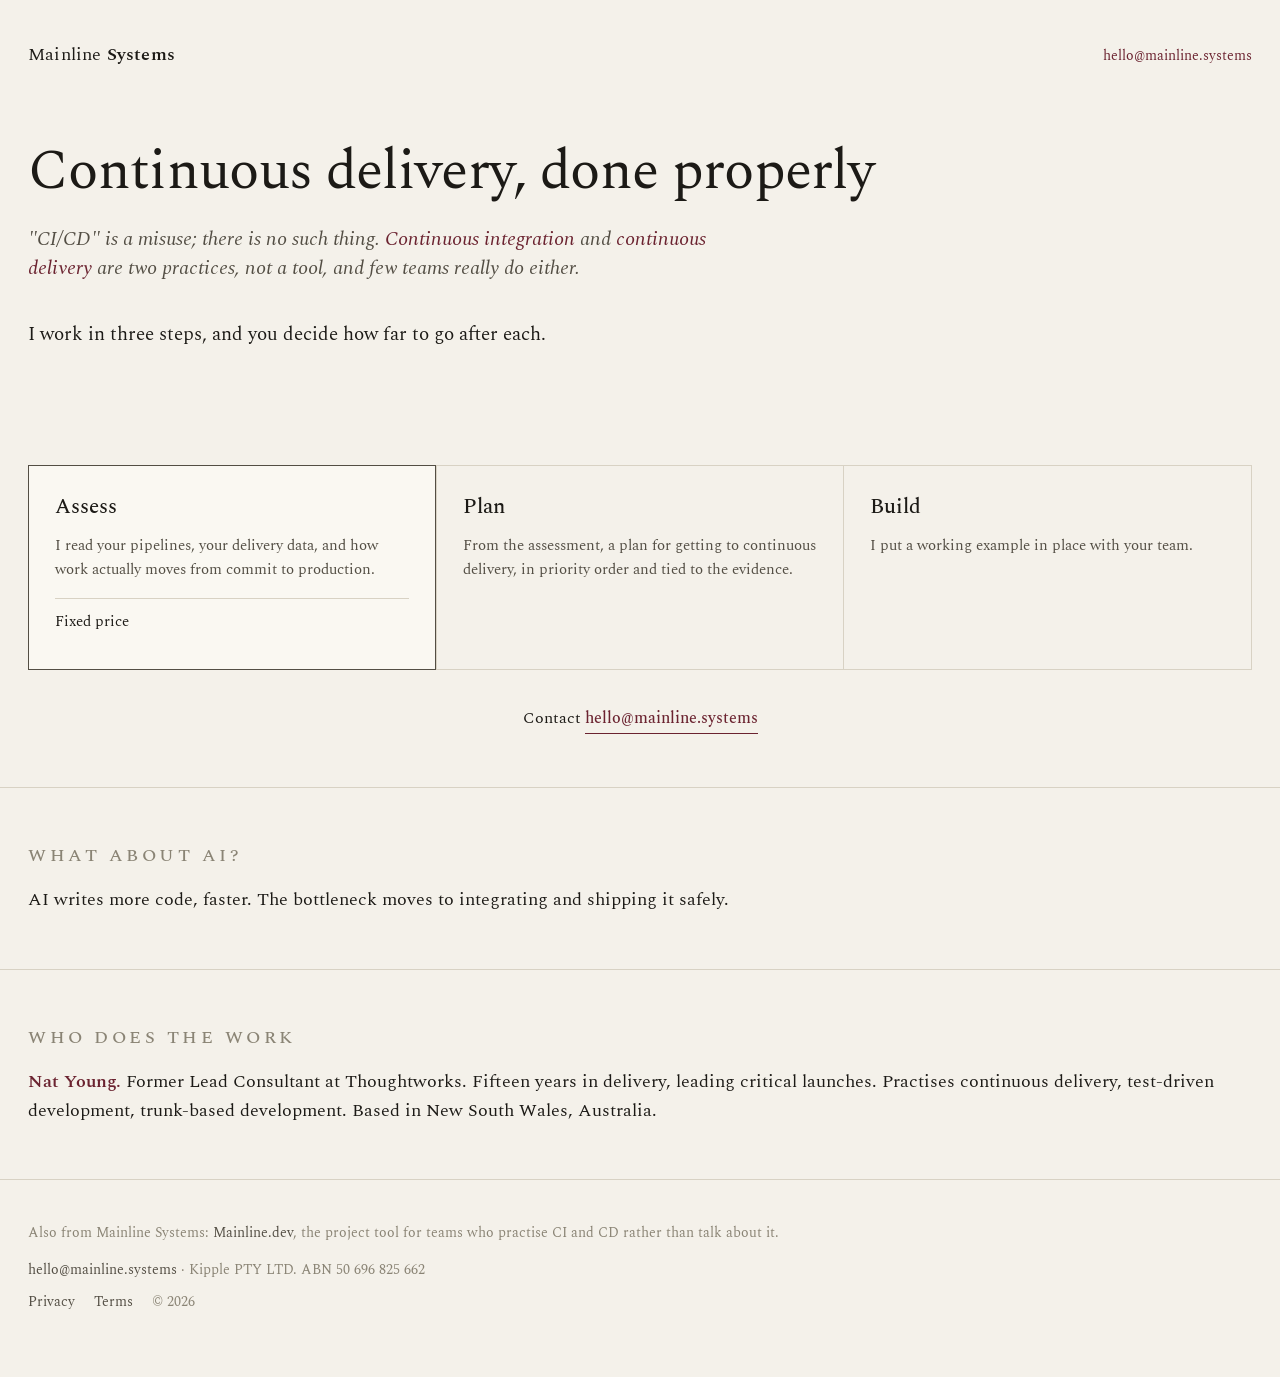
==== index.html @ 60d2b432 "Add safely to AI section" ====
<!DOCTYPE html>
<html lang="en">
<head>
    <meta charset="utf-8">
    <meta name="viewport" content="width=device-width, initial-scale=1">
    <title>Mainline Systems | Continuous delivery consulting</title>
    <meta name="description" content="Most teams have heard of continuous delivery. Few are doing it. I help close that gap, starting with a fixed price assessment of how work moves from commit to production.">
    <link rel="canonical" href="https://mainline.systems/">
    <meta property="og:title" content="Mainline Systems">
    <meta property="og:description" content="Most teams have heard of continuous delivery. Few are doing it. I help close that gap, starting with a fixed price assessment of how work moves from commit to production.">
    <meta property="og:url" content="https://mainline.systems/">
    <meta property="og:type" content="website">
    <meta property="og:site_name" content="Mainline Systems">
    <meta property="og:image" content="https://mainline.systems/og-image.png">
    <meta property="og:image:width" content="1200">
    <meta property="og:image:height" content="630">
    <meta name="twitter:card" content="summary_large_image">
    <meta name="twitter:title" content="Mainline Systems">
    <meta name="twitter:description" content="Most teams have heard of continuous delivery. Few are doing it. I help close that gap, starting with a fixed price assessment of how work moves from commit to production.">
    <meta name="twitter:image" content="https://mainline.systems/og-image.png">
    <link rel="icon" href="/icon.svg" type="image/svg+xml">
    <link rel="apple-touch-icon" href="/icon.png">
    <link rel="preconnect" href="https://fonts.googleapis.com">
    <link rel="preconnect" href="https://fonts.gstatic.com" crossorigin>
    <link rel="stylesheet"
          href="https://fonts.googleapis.com/css2?family=Spectral:ital,wght@0,300;0,400;0,500;0,600;1,400&display=swap">
    <link rel="stylesheet" href="/css/style.css">
    <script type="application/ld+json">
    {
        "@context": "https://schema.org",
        "@graph": [
            {
                "@type": "Organization",
                "@id": "https://mainline.systems/#organization",
                "name": "Mainline Systems",
                "url": "https://mainline.systems/",
                "logo": "https://mainline.systems/icon.png",
                "email": "hello@mainline.systems",
                "description": "Continuous delivery consulting. Work starts with a fixed price assessment, evidenced from the client's own delivery records, and ends with the team able to carry on without outside help.",
                "parentOrganization": {
                    "@type": "Organization",
                    "name": "Kipple Pty Ltd",
                    "identifier": {
                        "@type": "PropertyValue",
                        "propertyID": "ABN",
                        "value": "50 696 825 662"
                    }
                },
                "founder": {"@id": "https://mainline.systems/#nat-young"},
                "address": {
                    "@type": "PostalAddress",
                    "addressRegion": "NSW",
                    "addressCountry": "AU"
                }
            },
            {
                "@type": "Service",
                "@id": "https://mainline.systems/#continuous-delivery",
                "name": "Continuous delivery consulting",
                "serviceType": "Continuous delivery consulting",
                "url": "https://mainline.systems/",
                "provider": {"@id": "https://mainline.systems/#organization"},
                "description": "A staged engagement. First a fixed price assessment, read from the pipelines and delivery data rather than interviews. Then a prioritised plan for getting to continuous delivery, tied to the evidence. Then a working example, one real pipeline running end to end, that the team extends across the rest.",
                "areaServed": "Worldwide",
                "availableChannel": {
                    "@type": "ServiceChannel",
                    "serviceUrl": "https://mainline.systems/",
                    "name": "Remote"
                }
            },
            {
                "@type": "Person",
                "@id": "https://mainline.systems/#nat-young",
                "name": "Nat Young",
                "sameAs": "https://www.linkedin.com/in/nat-young/",
                "worksFor": {"@id": "https://mainline.systems/#organization"},
                "description": "Former Lead Consultant at Thoughtworks. Fifteen years in delivery, leading critical launches.",
                "alumniOf": {
                    "@type": "Organization",
                    "name": "Thoughtworks"
                },
                "knowsAbout": [
                    "Continuous delivery",
                    "Test-driven development",
                    "Trunk-based development",
                    "Engineering due diligence",
                    "Expert evidence"
                ],
                "address": {
                    "@type": "PostalAddress",
                    "addressRegion": "NSW",
                    "addressCountry": "AU"
                }
            }
        ]
    }
    </script>
    <!-- Self-hosted Umami analytics -->
    <script defer src="https://analytics.mainline.dev/script.js"
            data-website-id="4229bb85-a3f4-42d6-9132-33e29b44d3c6"></script>
</head>
<body>
<header class="top">
    <div class="wrap">
        <div class="brand">Mainline <b>Systems</b></div>
        <div class="top-contact"><a href="mailto:hello@mainline.systems" data-umami-event="contact-click">hello@mainline.systems</a>
        </div>
    </div>
</header>

<main>
    <section class="hero">
        <div class="wrap">
            <h1>Continuous delivery, done properly</h1>
            <p class="lede">
                "CI/CD" is a misuse; there is no such thing.
                <a href="https://mainline.dev/docs/continuous-integration"
                   data-umami-event="docs-ci-click">Continuous integration</a> and
                <a href="https://mainline.dev/docs/continuous-delivery"
                   data-umami-event="docs-cd-click">continuous delivery</a>
                are two practices, not a tool, and few teams really do either.
            </p>
            <p>I work in three steps, and you decide how far to go after each.</p>
        </div>
    </section>
    <section class="offers-section">
        <div class="wrap-wide">
            <div class="cols">
                <div class="col flagship" id="assess">
                    <h3>Assess</h3>
                    <p>
                        I read your pipelines, your delivery data, and how work
                        actually moves from commit to production.
                    </p>
                    <p class="price">Fixed price</p>
                </div>
                <div class="col" id="plan">
                    <h3>Plan</h3>
                    <p>
                        From the assessment, a plan for getting to continuous
                        delivery, in priority order and tied to the evidence.
                    </p>
                </div>
                <div class="col" id="build">
                    <h3>Build</h3>
                    <p>
                        I put a working example in place with your team.
                    </p>
                </div>
            </div>
            <p class="contact-line">Contact <a href="mailto:hello@mainline.systems" class="cta-primary"
                data-umami-event="contact-click">hello@mainline.systems</a></p>
        </div>
    </section>
    <hr class="rule">
    <section class="ai">
        <div class="wrap">
            <p class="kicker">What about AI?</p>
            <p>
                AI writes more code, faster. The bottleneck moves to
                integrating and shipping it safely.
            </p>
        </div>
    </section>
    <hr class="rule">
    <section class="proof">
        <div class="wrap">
            <p class="kicker">Who does the work</p>
            <p>
                <a class="lead-name" href="https://www.linkedin.com/in/nat-young/"
                   data-umami-event="linkedin-click">Nat Young.</a> Former Lead Consultant at Thoughtworks. Fifteen years in delivery, leading critical launches. Practises continuous delivery, test-driven development, trunk-based development.
                Based in New South Wales, Australia.
            </p>
        </div>
    </section>
</main>
<hr class="rule">
<footer>
    <div class="wrap">
        <div class="also">Also from Mainline Systems: <a href="https://mainline.dev">Mainline.dev</a>, the project tool for teams who practise CI and CD rather than talk about it.</div>
        <a href="mailto:hello@mainline.systems" data-umami-event="contact-click">hello@mainline.systems</a> &middot;
        Kipple PTY LTD. ABN 50 696 825 662
        <div class="fr"><a href="/privacy/">Privacy</a><a href="/terms/">Terms</a><span>&copy; 2026</span></div>
    </div>
</footer>
</body>
</html>
---- css/style.css ----
/* Chambers: bone paper, single serif, oxblood accent, narrow column.
   Visual source of truth: mainline-systems-chambers-reference.html.
   Primary face is Fable (licensed). Drop the woff2 files into /fonts and
   uncomment the @font-face block below; Spectral carries the site until then. */

/*
@font-face {
  font-family: 'Fable';
  src: url('/fonts/fable-regular.woff2') format('woff2');
  font-weight: 400; font-style: normal; font-display: swap;
}
@font-face {
  font-family: 'Fable';
  src: url('/fonts/fable-italic.woff2') format('woff2');
  font-weight: 400; font-style: italic; font-display: swap;
}
@font-face {
  font-family: 'Fable';
  src: url('/fonts/fable-medium.woff2') format('woff2');
  font-weight: 500; font-style: normal; font-display: swap;
}
@font-face {
  font-family: 'Fable';
  src: url('/fonts/fable-semibold.woff2') format('woff2');
  font-weight: 600; font-style: normal; font-display: swap;
}
*/

:root {
  --bone:      #f4f1ea;
  --paper:     #faf8f2;
  --ink:       #1c1a16;
  --ink-soft:  #534e44;
  --ink-faint: #8a8475;
  --rule:      #d8d2c4;
  --oxblood:   #6b2330;
}

*, *::before, *::after { box-sizing: border-box; }

body {
  margin: 0;
  background: var(--bone);
  color: var(--ink);
  font-family: 'Fable', 'Spectral', Georgia, serif;
  font-weight: 400;
  font-size: 19px;
  line-height: 1.65;
  -webkit-font-smoothing: antialiased;
}

.wrap { width: 100%; margin: 0 auto; padding: 0 28px; }

a { color: var(--oxblood); text-decoration: none; }
a:hover { text-decoration: underline; text-underline-offset: 3px; }

.rule { border: 0; border-top: 1px solid var(--rule); margin: 0; }

/* --- Top --- */

header.top { padding: 2.5rem 0 0; }

.top .wrap {
  display: flex;
  justify-content: space-between;
  align-items: baseline;
}

.brand { font-size: 1.15rem; letter-spacing: .01em; }
.brand b { font-weight: 600; }
.brand a { color: var(--ink); }
.brand a:hover { text-decoration: none; color: var(--oxblood); }

.top-contact { font-size: .85rem; color: var(--ink-soft); }

/* --- Hero --- */

.hero { padding: 4.5rem 0 3rem; }

.eyebrow {
  font-size: .72rem;
  letter-spacing: .22em;
  text-transform: uppercase;
  color: var(--ink-faint);
  font-weight: 500;
  margin: 0 0 1.6rem;
}

h1 {
  font-weight: 400;
  font-size: clamp(2.4rem, 5.5vw, 3.5rem);
  line-height: 1.08;
  letter-spacing: -.012em;
  margin: 0 0 1.4rem;
}

.lede {
  font-size: 1.22rem;
  line-height: 1.5;
  color: var(--ink-soft);
  font-style: italic;
  max-width: 36em;
  margin: 0 0 2.2rem;
}

.cta-row {
  display: flex;
  gap: 1.6rem;
  align-items: baseline;
  font-size: 1.02rem;
  margin: 0;
}

.cta-primary {
  border-bottom: 1.5px solid var(--oxblood);
  padding-bottom: 2px;
  font-weight: 500;
}

/* --- Sections --- */

section { padding: 3.4rem 0; }

.kicker {
  font-size: .72rem;
  letter-spacing: .2em;
  text-transform: uppercase;
  color: var(--ink-faint);
  font-weight: 500;
  margin: 0 0 1.1rem;
}

h2 {
  font-weight: 400;
  font-size: clamp(1.6rem, 3.5vw, 2.1rem);
  line-height: 1.15;
  margin: 0 0 1rem;
  letter-spacing: -.01em;
}

/* --- Offer columns --- */

.wrap-wide { width: 100%; margin: 0 auto; padding: 0 28px; }

.offers-section { padding: 3rem 0 3.4rem; }

.cols {
  display: grid;
  grid-template-columns: repeat(3, 1fr);
}

.col {
  padding: 1.8rem 1.6rem;
  border: 1px solid var(--rule);
  display: flex;
  flex-direction: column;
}


.col + .col { border-left: 0; }

.col.flagship { background: var(--paper); border-color: var(--ink-soft); }
.col.flagship + .col { border-left: 1px solid var(--rule); }

.col h3 {
  font-weight: 500;
  font-size: 1.3rem;
  line-height: 1.2;
  margin: 0 0 .9rem;
}

.col h1 {
  font-size: 1.6rem;
  font-weight: 500;
  line-height: 1.15;
  letter-spacing: 0;
  margin: 0 0 .9rem;
}

.col p {
  font-size: .95rem;
  line-height: 1.55;
  color: var(--ink-soft);
  margin: 0 0 1rem;
}

.col .collede { font-style: italic; }

.col .price {
  font-size: .92rem;
  color: var(--ink);
  border-top: 1px solid var(--rule);
  padding-top: .8rem;
  margin: auto 0 .4rem;
}

.col .price b { font-weight: 600; }

.col .sub { font-size: .85rem; color: var(--ink-faint); margin: 0; }

.contact-line {
  text-align: center;
  font-size: 1.02rem;
  margin: 2.2rem 0 0;
}

section[id], .col[id] { scroll-margin-top: 1.5rem; }

/* --- Shared spine --- */

/* --- The tells --- */

.tells .big, .hero .big, .due-diligence .big {
  font-style: italic;
  font-size: 1.18rem;
  line-height: 1.55;
  color: var(--ink-soft);
  max-width: 34em;
  margin: 0 0 1.8rem;
}

ul.neg { list-style: none; margin: 0; padding: 0; }

ul.neg li {
  padding: .5rem 0 .5rem 1.5rem;
  position: relative;
  border-bottom: 1px solid var(--rule);
  font-size: 1.02rem;
  color: var(--ink-soft);
}

ul.neg li:last-child { border-bottom: 0; }

ul.neg li::before {
  content: '\2014';
  position: absolute;
  left: 0;
  color: var(--ink-faint);
}

/* --- Proof --- */

.proof p, .vendor-blind p, .ai p, .who-pays p, .access p {
  font-size: 1.1rem;
  line-height: 1.6;
  margin: 0 0 1rem;
}

.proof p:last-child, .vendor-blind p:last-child, .ai p:last-child,
.who-pays p:last-child, .access p:last-child { margin-bottom: 0; }
.proof .lead-name { font-weight: 600; }

/* --- Footer --- */

footer { padding: 2.6rem 0 4rem; font-size: .85rem; color: var(--ink-faint); }
footer a { color: var(--ink-soft); }
footer .also { margin-bottom: .9rem; }
footer .fr { display: flex; gap: 1.2rem; flex-wrap: wrap; margin-top: .6rem; }

/* --- Subpages --- */

.subpage-hero { padding: 3.4rem 0 2.6rem; }

.subpage-hero .back-link {
  font-size: .72rem;
  font-weight: 500;
  letter-spacing: .2em;
  text-transform: uppercase;
  color: var(--ink-faint);
  display: inline-flex;
  align-items: center;
  gap: .5rem;
  margin-bottom: 1.8rem;
}

.subpage-hero .back-link:hover { color: var(--oxblood); text-decoration: none; }

.subpage-title {
  font-weight: 400;
  font-size: clamp(1.9rem, 4.5vw, 2.6rem);
  line-height: 1.12;
  letter-spacing: -.01em;
  margin: 0;
}

.subpage-content { padding: 2.6rem 0 3.4rem; }

.subpage-content h2 {
  font-weight: 500;
  font-size: 1.3rem;
  line-height: 1.25;
  letter-spacing: 0;
  margin: 2.6rem 0 .9rem;
  padding-top: 2.2rem;
  border-top: 1px solid var(--rule);
}

.subpage-content h2:first-child {
  margin-top: 0;
  padding-top: 0;
  border-top: none;
}

.subpage-content p {
  font-size: .98rem;
  line-height: 1.65;
  color: var(--ink-soft);
  margin: 0 0 1rem;
}

.subpage-content strong { color: var(--ink); font-weight: 600; }

.subpage-content ul { list-style: none; margin: 0 0 1rem; padding: 0; }

.subpage-content ul li {
  padding: .5rem 0 .5rem 1.5rem;
  position: relative;
  border-bottom: 1px solid var(--rule);
  font-size: .98rem;
  color: var(--ink-soft);
}

.subpage-content ul li:last-child { border-bottom: 0; }

.subpage-content ul li::before {
  content: '\2014';
  position: absolute;
  left: 0;
  color: var(--ink-faint);
}

.subpage-content .finding-example {
  border: 1px solid var(--rule);
  background: var(--paper);
  padding: 1.4rem 1.6rem;
  margin: 1.4rem 0;
}

.subpage-content .finding-example p:last-child { margin-bottom: 0; }

.subpage-content .price-block {
  font-size: 1.25rem;
  font-weight: 600;
  color: var(--ink);
  margin: 1.8rem 0;
}

.subpage-content .price-block small {
  font-size: .78rem;
  font-weight: 400;
  color: var(--ink-faint);
}

.subpage-content .contact-email { font-size: 1.05rem; }
.subpage-content .contact-email a { font-weight: 500; border-bottom: 1.5px solid var(--oxblood); padding-bottom: 2px; }
.subpage-content .contact-email a:hover { text-decoration: none; color: var(--ink); }

.subpage-content .contact-desc {
  font-size: .85rem;
  color: var(--ink-faint);
  margin-top: .5rem;
}

/* --- Field guide --- */

.subpage-content .subtitle {
  font-style: italic;
  font-size: 1.08rem;
  line-height: 1.55;
  color: var(--ink-soft);
}

.subpage-content h2.group-title {
  font-size: 1.6rem;
  font-weight: 400;
  line-height: 1.15;
  letter-spacing: -.01em;
  margin: 3.6rem 0 .6rem;
  padding-top: 3rem;
}

.subpage-content h3 {
  font-weight: 500;
  font-size: 1.15rem;
  line-height: 1.25;
  margin: 2.2rem 0 .9rem;
  padding-top: 1.8rem;
  border-top: 1px solid var(--rule);
}

.subpage-content .action {
  border-left: 2px solid var(--oxblood);
  padding-left: 1.2rem;
  margin: 1.2rem 0;
}

.subpage-content .action strong { color: var(--oxblood); }

.toc { margin: 2.2rem 0 0; }

.toc-group { margin: 0 0 .9rem; }

.toc-group .toc-label {
  font-size: .68rem;
  letter-spacing: .16em;
  text-transform: uppercase;
  color: var(--ink-faint);
  font-weight: 500;
  margin: 0 0 .4rem;
}

.toc ol {
  list-style: none;
  margin: 0;
  padding: 0;
  columns: 2;
  column-gap: 2rem;
}

.toc ol li {
  font-size: .88rem;
  line-height: 1.4;
  padding: .2rem 0;
  break-inside: avoid;
}

.toc ol li a { color: var(--ink-soft); }
.toc ol li a:hover { color: var(--oxblood); }

.subpage-content .references p {
  font-size: .85rem;
  padding-left: 2rem;
  text-indent: -2rem;
}

.subpage-content .closing {
  font-style: italic;
  margin-top: 2.6rem;
  padding-top: 2.2rem;
  border-top: 1px solid var(--rule);
}

@media (max-width: 480px) {
  .toc ol { columns: 1; }
}

/* --- Responsive --- */

@media (max-width: 900px) {
  .cols { grid-template-columns: 1fr; }
  .col + .col { border-left: 1px solid var(--rule); border-top: 0; }
  .col.flagship { border-color: var(--ink-soft); }
}
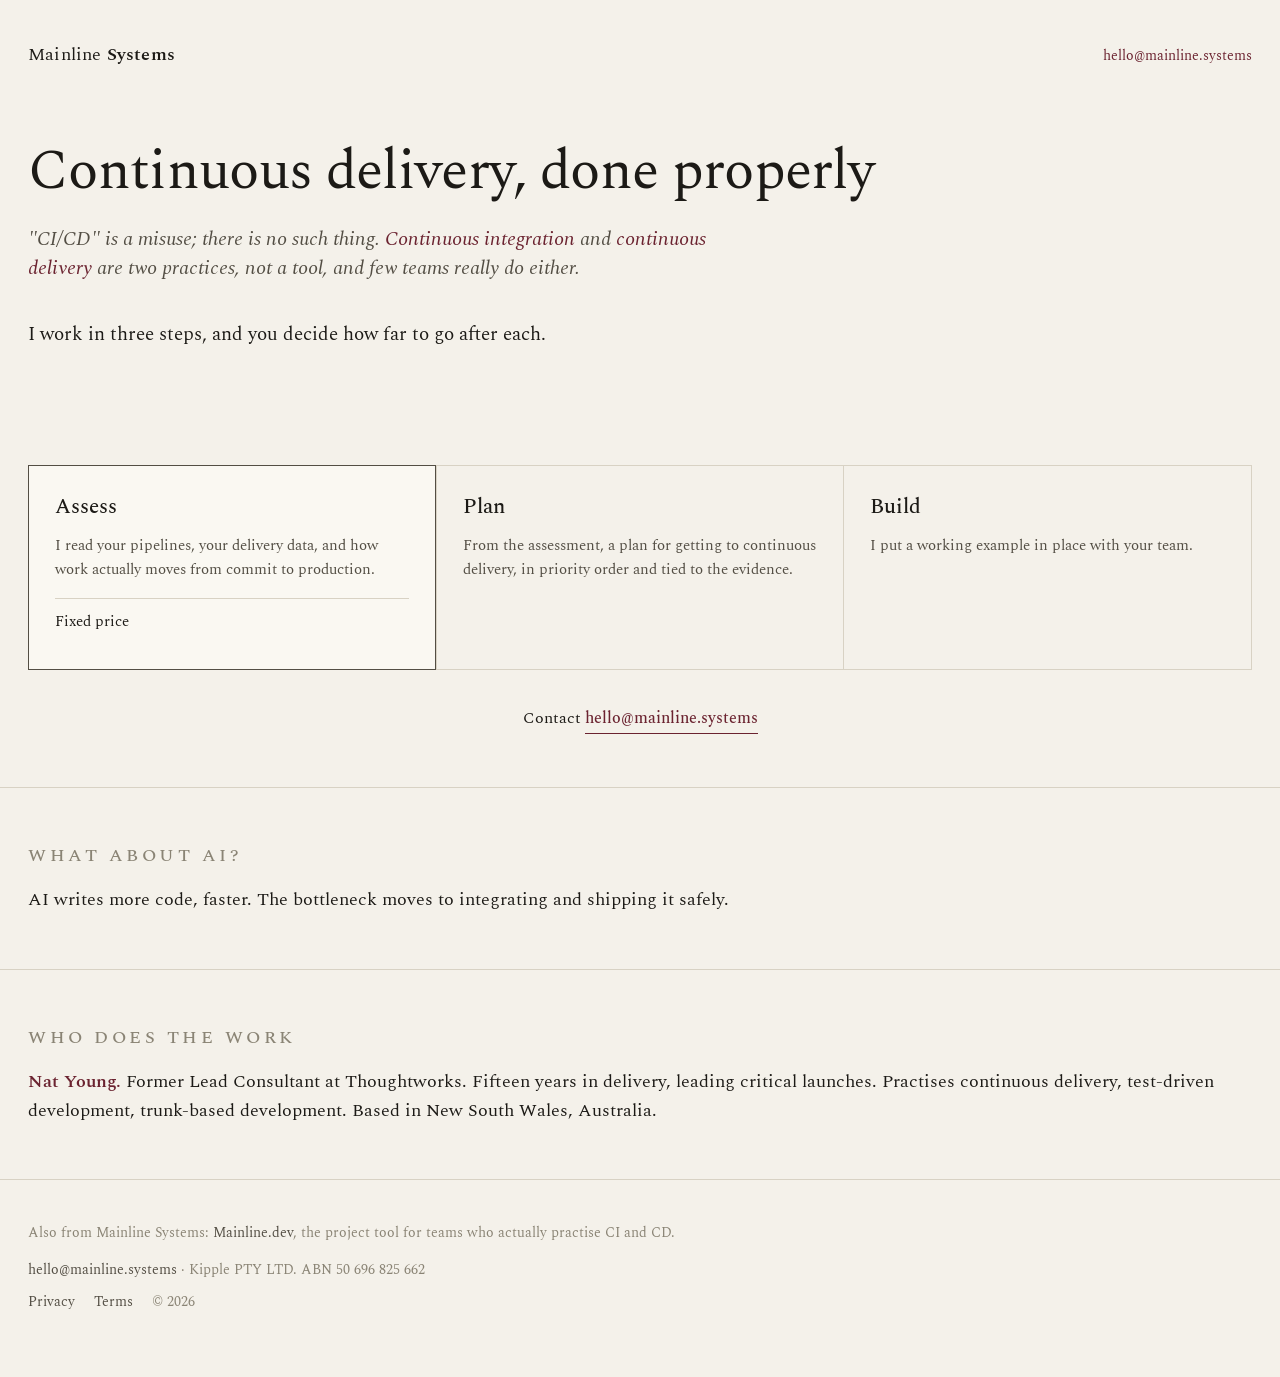
==== commit 7ec8b575: "Trim footer mainline.dev line" ====
--- a/index.html
+++ b/index.html
@@ -177,7 +177,7 @@
 <hr class="rule">
 <footer>
     <div class="wrap">
-        <div class="also">Also from Mainline Systems: <a href="https://mainline.dev">Mainline.dev</a>, the project tool for teams who practise CI and CD rather than talk about it.</div>
+        <div class="also">Also from Mainline Systems: <a href="https://mainline.dev">Mainline.dev</a>, the project tool for teams who actually practise CI and CD.</div>
         <a href="mailto:hello@mainline.systems" data-umami-event="contact-click">hello@mainline.systems</a> &middot;
         Kipple PTY LTD. ABN 50 696 825 662
         <div class="fr"><a href="/privacy/">Privacy</a><a href="/terms/">Terms</a><span>&copy; 2026</span></div>
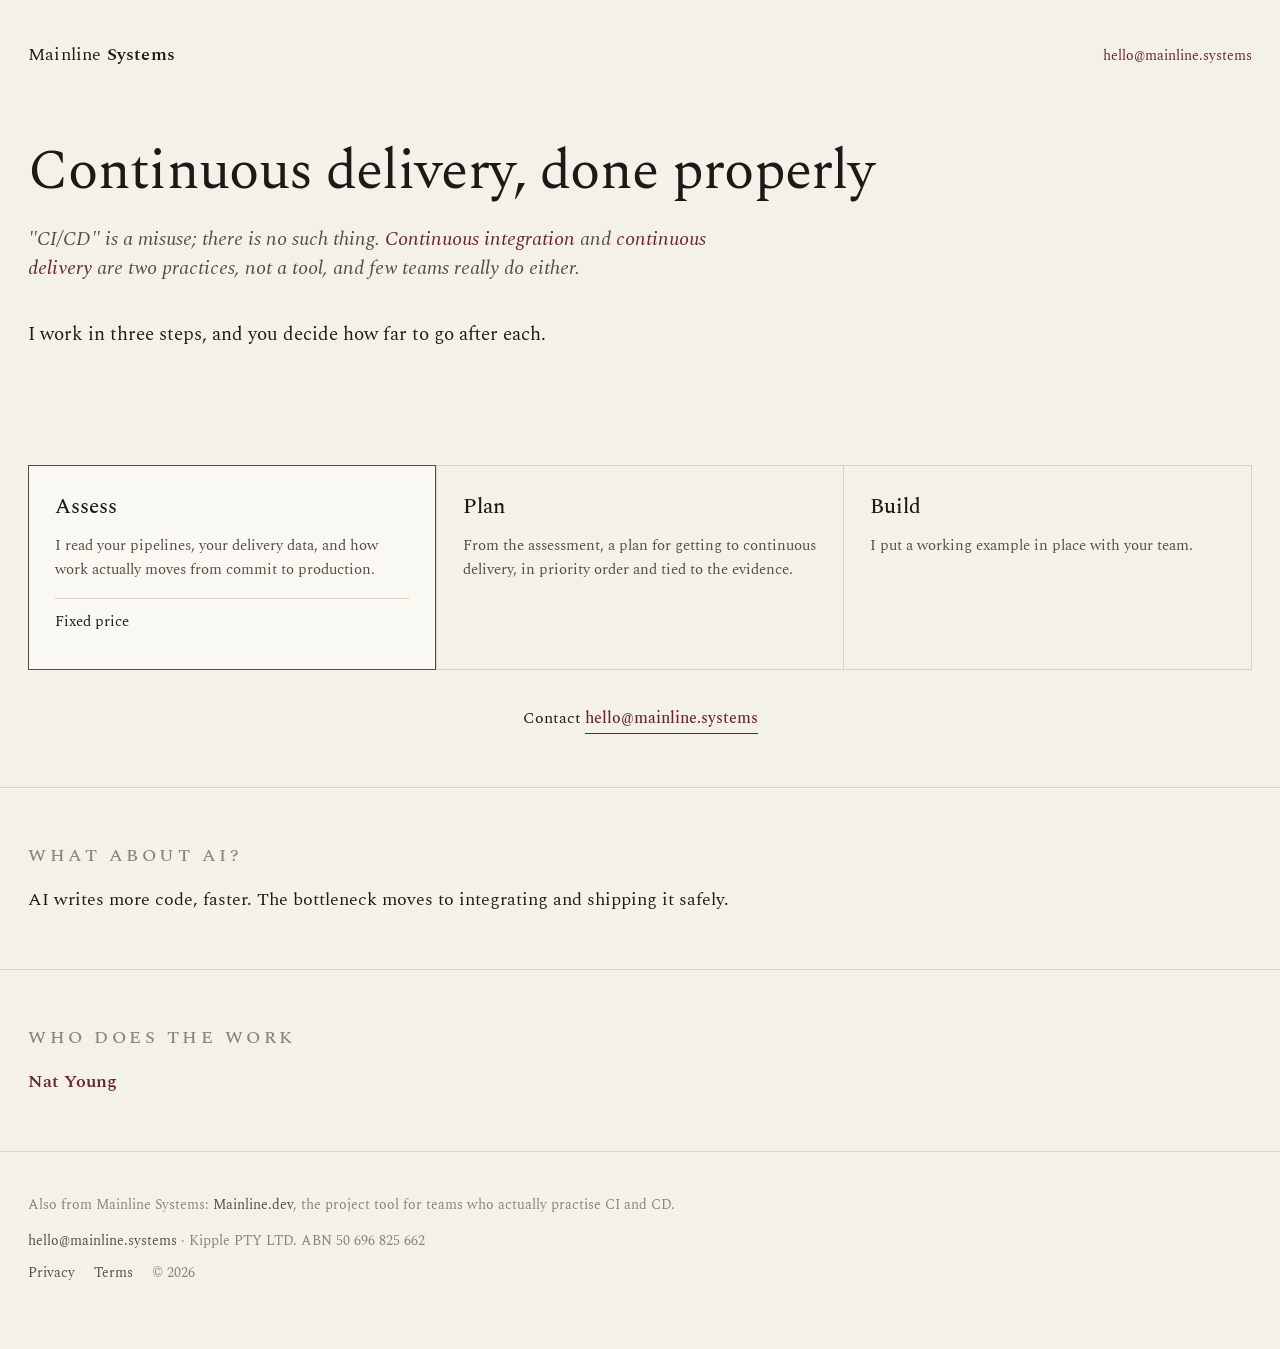
==== commit 2728aecd: "Cut bio to name only" ====
--- a/index.html
+++ b/index.html
@@ -74,17 +74,10 @@
                 "name": "Nat Young",
                 "sameAs": "https://www.linkedin.com/in/nat-young/",
                 "worksFor": {"@id": "https://mainline.systems/#organization"},
-                "description": "Former Lead Consultant at Thoughtworks. Fifteen years in delivery, leading critical launches.",
-                "alumniOf": {
-                    "@type": "Organization",
-                    "name": "Thoughtworks"
-                },
                 "knowsAbout": [
                     "Continuous delivery",
                     "Test-driven development",
-                    "Trunk-based development",
-                    "Engineering due diligence",
-                    "Expert evidence"
+                    "Trunk-based development"
                 ],
                 "address": {
                     "@type": "PostalAddress",
@@ -168,8 +161,7 @@
             <p class="kicker">Who does the work</p>
             <p>
                 <a class="lead-name" href="https://www.linkedin.com/in/nat-young/"
-                   data-umami-event="linkedin-click">Nat Young.</a> Former Lead Consultant at Thoughtworks. Fifteen years in delivery, leading critical launches. Practises continuous delivery, test-driven development, trunk-based development.
-                Based in New South Wales, Australia.
+                   data-umami-event="linkedin-click">Nat Young</a>
             </p>
         </div>
     </section>
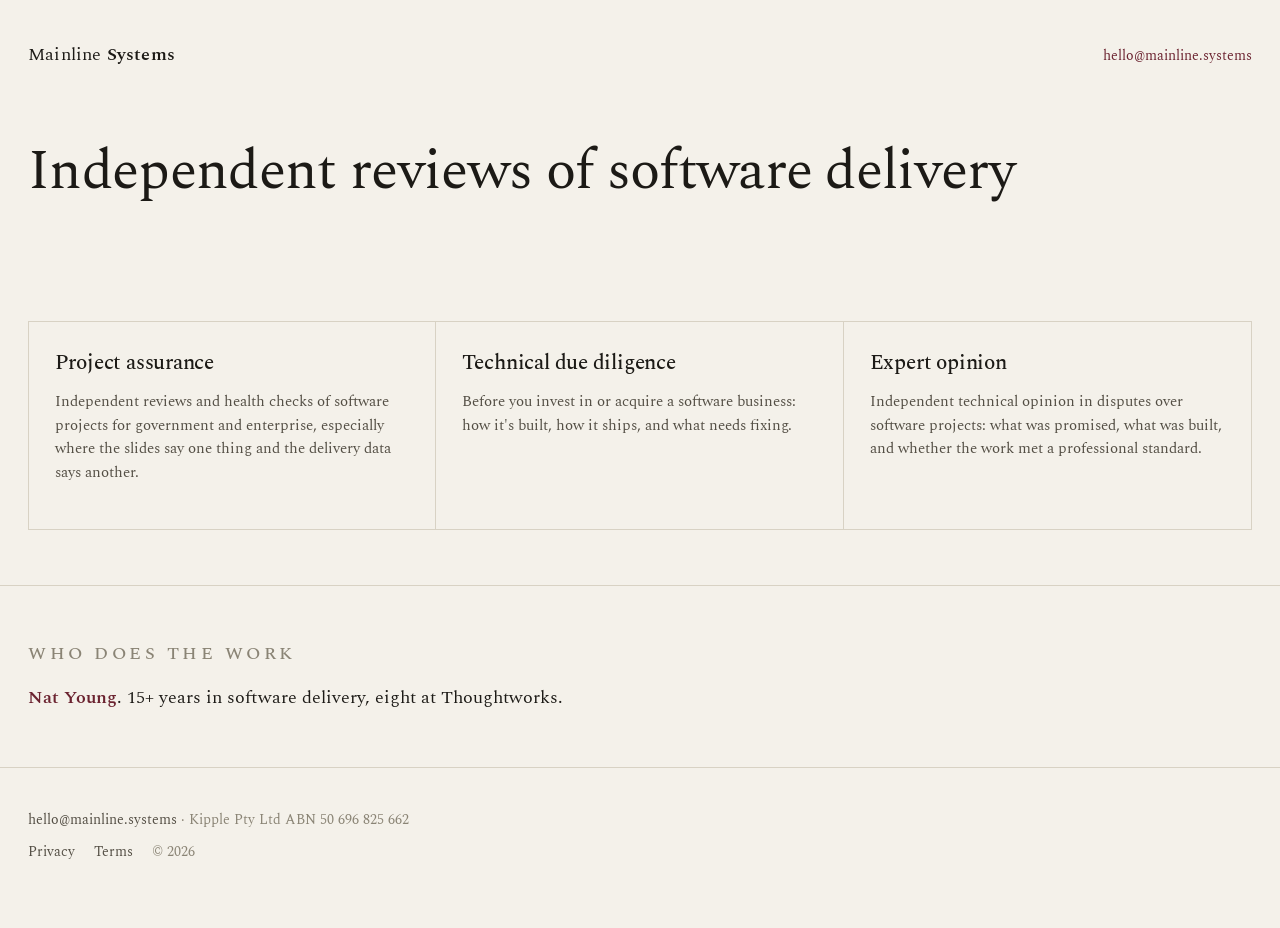
==== commit aedf93e2: "Independent reviews of software delivery" ====
--- a/index.html
+++ b/index.html
@@ -3,11 +3,11 @@
 <head>
     <meta charset="utf-8">
     <meta name="viewport" content="width=device-width, initial-scale=1">
-    <title>Mainline Systems | Continuous delivery consulting</title>
-    <meta name="description" content="Most teams have heard of continuous delivery. Few are doing it. I help close that gap, starting with a fixed price assessment of how work moves from commit to production.">
+    <title>Mainline Systems · Independent reviews of software delivery</title>
+    <meta name="description" content="Independent project assurance, technical due diligence and expert opinion for software projects.">
     <link rel="canonical" href="https://mainline.systems/">
     <meta property="og:title" content="Mainline Systems">
-    <meta property="og:description" content="Most teams have heard of continuous delivery. Few are doing it. I help close that gap, starting with a fixed price assessment of how work moves from commit to production.">
+    <meta property="og:description" content="Independent project assurance, technical due diligence and expert opinion for software projects.">
     <meta property="og:url" content="https://mainline.systems/">
     <meta property="og:type" content="website">
     <meta property="og:site_name" content="Mainline Systems">
@@ -16,7 +16,7 @@
     <meta property="og:image:height" content="630">
     <meta name="twitter:card" content="summary_large_image">
     <meta name="twitter:title" content="Mainline Systems">
-    <meta name="twitter:description" content="Most teams have heard of continuous delivery. Few are doing it. I help close that gap, starting with a fixed price assessment of how work moves from commit to production.">
+    <meta name="twitter:description" content="Independent project assurance, technical due diligence and expert opinion for software projects.">
     <meta name="twitter:image" content="https://mainline.systems/og-image.png">
     <link rel="icon" href="/icon.svg" type="image/svg+xml">
     <link rel="apple-touch-icon" href="/icon.png">
@@ -36,7 +36,7 @@
                 "url": "https://mainline.systems/",
                 "logo": "https://mainline.systems/icon.png",
                 "email": "hello@mainline.systems",
-                "description": "Continuous delivery consulting. Work starts with a fixed price assessment, evidenced from the client's own delivery records, and ends with the team able to carry on without outside help.",
+                "description": "Independent reviews of software delivery: project assurance, technical due diligence and expert opinion for software projects.",
                 "parentOrganization": {
                     "@type": "Organization",
                     "name": "Kipple Pty Ltd",
@@ -55,18 +55,33 @@
             },
             {
                 "@type": "Service",
-                "@id": "https://mainline.systems/#continuous-delivery",
-                "name": "Continuous delivery consulting",
-                "serviceType": "Continuous delivery consulting",
+                "@id": "https://mainline.systems/#project-assurance",
+                "name": "Project assurance",
+                "serviceType": "Project assurance",
                 "url": "https://mainline.systems/",
                 "provider": {"@id": "https://mainline.systems/#organization"},
-                "description": "A staged engagement. First a fixed price assessment, read from the pipelines and delivery data rather than interviews. Then a prioritised plan for getting to continuous delivery, tied to the evidence. Then a working example, one real pipeline running end to end, that the team extends across the rest.",
-                "areaServed": "Worldwide",
-                "availableChannel": {
-                    "@type": "ServiceChannel",
-                    "serviceUrl": "https://mainline.systems/",
-                    "name": "Remote"
-                }
+                "description": "Independent reviews and health checks of software projects for government and enterprise, especially where the slides say one thing and the delivery data says another.",
+                "areaServed": "Worldwide"
+            },
+            {
+                "@type": "Service",
+                "@id": "https://mainline.systems/#technical-due-diligence",
+                "name": "Technical due diligence",
+                "serviceType": "Technical due diligence",
+                "url": "https://mainline.systems/",
+                "provider": {"@id": "https://mainline.systems/#organization"},
+                "description": "Before you invest in or acquire a software business: how it's built, how it ships, and what needs fixing.",
+                "areaServed": "Worldwide"
+            },
+            {
+                "@type": "Service",
+                "@id": "https://mainline.systems/#expert-opinion",
+                "name": "Expert opinion",
+                "serviceType": "Expert opinion",
+                "url": "https://mainline.systems/",
+                "provider": {"@id": "https://mainline.systems/#organization"},
+                "description": "Independent technical opinion in disputes over software projects: what was promised, what was built, and whether the work met a professional standard.",
+                "areaServed": "Worldwide"
             },
             {
                 "@type": "Person",
@@ -74,10 +89,18 @@
                 "name": "Nat Young",
                 "sameAs": "https://www.linkedin.com/in/nat-young/",
                 "worksFor": {"@id": "https://mainline.systems/#organization"},
+                "description": "Independent reviewer of software delivery. 15+ years in software delivery, eight at Thoughtworks.",
+                "alumniOf": {
+                    "@type": "Organization",
+                    "name": "Thoughtworks"
+                },
                 "knowsAbout": [
-                    "Continuous delivery",
-                    "Test-driven development",
-                    "Trunk-based development"
+                    "Software project assurance",
+                    "Technical due diligence",
+                    "Expert opinion",
+                    "Software delivery",
+                    "Continuous integration",
+                    "Continuous delivery"
                 ],
                 "address": {
                     "@type": "PostalAddress",
@@ -104,55 +127,36 @@
 <main>
     <section class="hero">
         <div class="wrap">
-            <h1>Continuous delivery, done properly</h1>
-            <p class="lede">
-                "CI/CD" is a misuse; there is no such thing.
-                <a href="https://mainline.dev/docs/continuous-integration"
-                   data-umami-event="docs-ci-click">Continuous integration</a> and
-                <a href="https://mainline.dev/docs/continuous-delivery"
-                   data-umami-event="docs-cd-click">continuous delivery</a>
-                are two practices, not a tool, and few teams really do either.
-            </p>
-            <p>I work in three steps, and you decide how far to go after each.</p>
+            <h1>Independent reviews of software delivery</h1>
         </div>
     </section>
     <section class="offers-section">
         <div class="wrap-wide">
             <div class="cols">
-                <div class="col flagship" id="assess">
-                    <h3>Assess</h3>
+                <div class="col" id="project-assurance">
+                    <h2>Project assurance</h2>
                     <p>
-                        I read your pipelines, your delivery data, and how work
-                        actually moves from commit to production.
-                    </p>
-                    <p class="price">Fixed price</p>
-                </div>
-                <div class="col" id="plan">
-                    <h3>Plan</h3>
-                    <p>
-                        From the assessment, a plan for getting to continuous
-                        delivery, in priority order and tied to the evidence.
+                        Independent reviews and health checks of software projects for
+                        government and enterprise, especially where the slides say one thing
+                        and the delivery data says another.
                     </p>
                 </div>
-                <div class="col" id="build">
-                    <h3>Build</h3>
+                <div class="col" id="technical-due-diligence">
+                    <h2>Technical due diligence</h2>
                     <p>
-                        I put a working example in place with your team.
+                        Before you invest in or acquire a software business: how it's built,
+                        how it ships, and what needs fixing.
+                    </p>
+                </div>
+                <div class="col" id="expert-opinion">
+                    <h2>Expert opinion</h2>
+                    <p>
+                        Independent technical opinion in disputes over software projects:
+                        what was promised, what was built, and whether the work met a
+                        professional standard.
                     </p>
                 </div>
             </div>
-            <p class="contact-line">Contact <a href="mailto:hello@mainline.systems" class="cta-primary"
-                data-umami-event="contact-click">hello@mainline.systems</a></p>
-        </div>
-    </section>
-    <hr class="rule">
-    <section class="ai">
-        <div class="wrap">
-            <p class="kicker">What about AI?</p>
-            <p>
-                AI writes more code, faster. The bottleneck moves to
-                integrating and shipping it safely.
-            </p>
         </div>
     </section>
     <hr class="rule">
@@ -161,7 +165,8 @@
             <p class="kicker">Who does the work</p>
             <p>
                 <a class="lead-name" href="https://www.linkedin.com/in/nat-young/"
-                   data-umami-event="linkedin-click">Nat Young</a>
+                   data-umami-event="linkedin-click">Nat Young</a>. 15+ years in software delivery,
+                eight at Thoughtworks.
             </p>
         </div>
     </section>
@@ -169,9 +174,8 @@
 <hr class="rule">
 <footer>
     <div class="wrap">
-        <div class="also">Also from Mainline Systems: <a href="https://mainline.dev">Mainline.dev</a>, the project tool for teams who actually practise CI and CD.</div>
         <a href="mailto:hello@mainline.systems" data-umami-event="contact-click">hello@mainline.systems</a> &middot;
-        Kipple PTY LTD. ABN 50 696 825 662
+        Kipple Pty Ltd ABN 50 696 825 662
         <div class="fr"><a href="/privacy/">Privacy</a><a href="/terms/">Terms</a><span>&copy; 2026</span></div>
     </div>
 </footer>
--- a/css/style.css
+++ b/css/style.css
@@ -162,7 +162,7 @@
 .col.flagship { background: var(--paper); border-color: var(--ink-soft); }
 .col.flagship + .col { border-left: 1px solid var(--rule); }
 
-.col h3 {
+.col h2 {
   font-weight: 500;
   font-size: 1.3rem;
   line-height: 1.2;
@@ -198,12 +198,6 @@
 
 .col .sub { font-size: .85rem; color: var(--ink-faint); margin: 0; }
 
-.contact-line {
-  text-align: center;
-  font-size: 1.02rem;
-  margin: 2.2rem 0 0;
-}
-
 section[id], .col[id] { scroll-margin-top: 1.5rem; }
 
 /* --- Shared spine --- */
@@ -240,13 +234,13 @@
 
 /* --- Proof --- */
 
-.proof p, .vendor-blind p, .ai p, .who-pays p, .access p {
+.proof p, .vendor-blind p, .who-pays p, .access p {
   font-size: 1.1rem;
   line-height: 1.6;
   margin: 0 0 1rem;
 }
 
-.proof p:last-child, .vendor-blind p:last-child, .ai p:last-child,
+.proof p:last-child, .vendor-blind p:last-child,
 .who-pays p:last-child, .access p:last-child { margin-bottom: 0; }
 .proof .lead-name { font-weight: 600; }
 
@@ -254,7 +248,6 @@
 
 footer { padding: 2.6rem 0 4rem; font-size: .85rem; color: var(--ink-faint); }
 footer a { color: var(--ink-soft); }
-footer .also { margin-bottom: .9rem; }
 footer .fr { display: flex; gap: 1.2rem; flex-wrap: wrap; margin-top: .6rem; }
 
 /* --- Subpages --- */
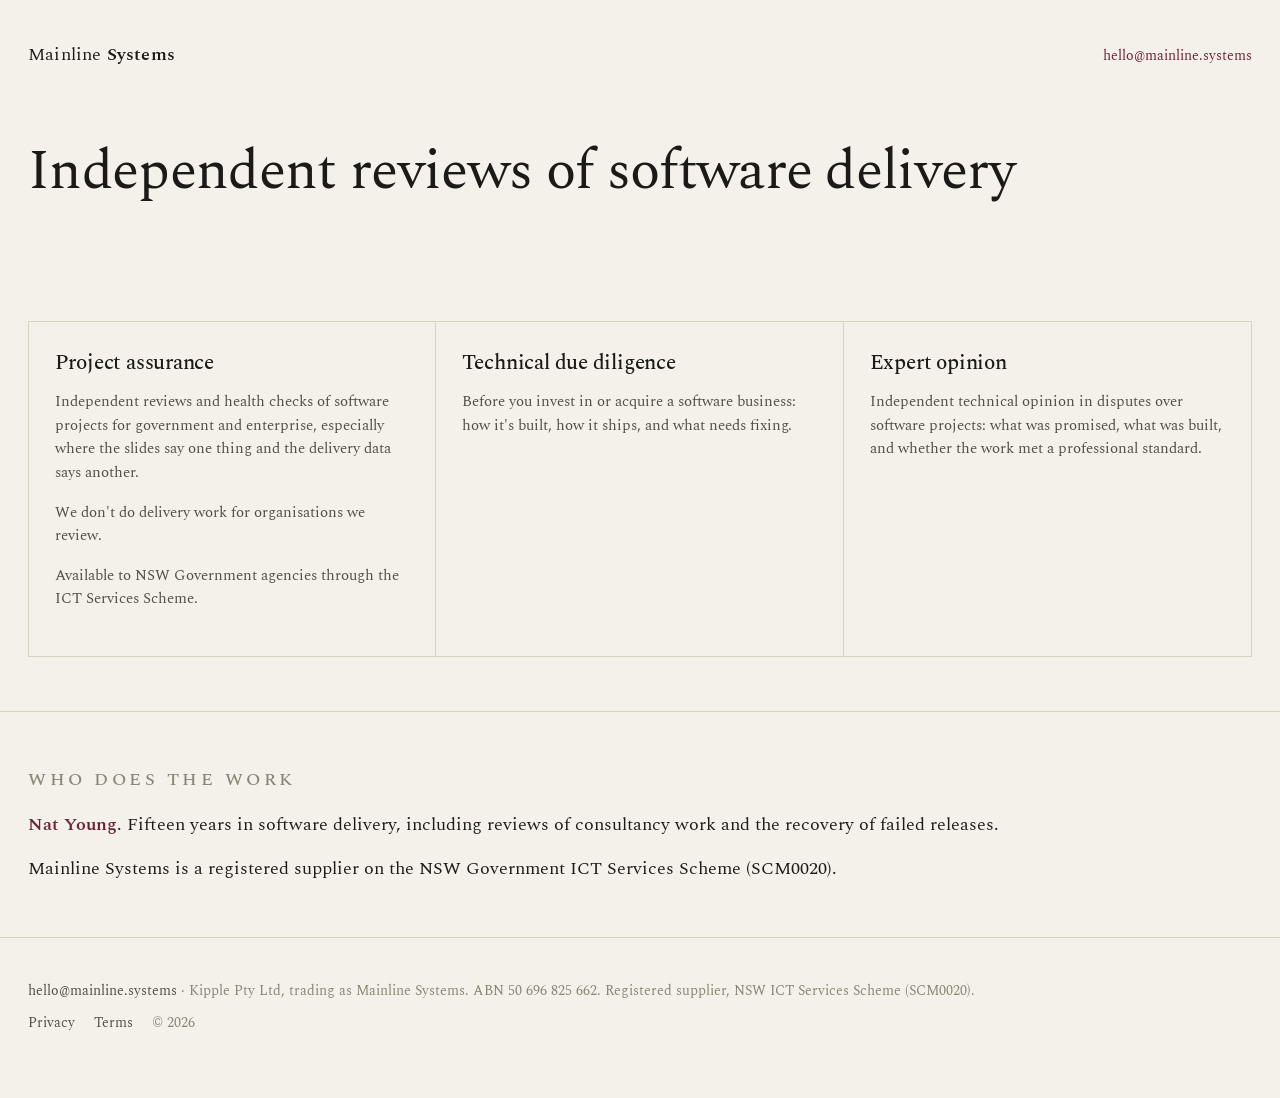
==== commit 323deb68: "Independent reviews of software delivery" ====
--- a/index.html
+++ b/index.html
@@ -140,6 +140,8 @@
                         government and enterprise, especially where the slides say one thing
                         and the delivery data says another.
                     </p>
+                    <p>We don't do delivery work for organisations we review.</p>
+                    <p>Available to NSW Government agencies through the ICT Services Scheme.</p>
                 </div>
                 <div class="col" id="technical-due-diligence">
                     <h2>Technical due diligence</h2>
@@ -165,9 +167,10 @@
             <p class="kicker">Who does the work</p>
             <p>
                 <a class="lead-name" href="https://www.linkedin.com/in/nat-young/"
-                   data-umami-event="linkedin-click">Nat Young</a>. 15+ years in software delivery,
-                eight at Thoughtworks.
+                   data-umami-event="linkedin-click">Nat Young</a>. Fifteen years in software delivery,
+                including reviews of consultancy work and the recovery of failed releases.
             </p>
+            <p>Mainline Systems is a registered supplier on the NSW Government ICT Services Scheme (SCM0020).</p>
         </div>
     </section>
 </main>
@@ -175,7 +178,7 @@
 <footer>
     <div class="wrap">
         <a href="mailto:hello@mainline.systems" data-umami-event="contact-click">hello@mainline.systems</a> &middot;
-        Kipple Pty Ltd ABN 50 696 825 662
+        Kipple Pty Ltd, trading as Mainline Systems. ABN 50 696 825 662. Registered supplier, NSW ICT Services Scheme (SCM0020).
         <div class="fr"><a href="/privacy/">Privacy</a><a href="/terms/">Terms</a><span>&copy; 2026</span></div>
     </div>
 </footer>
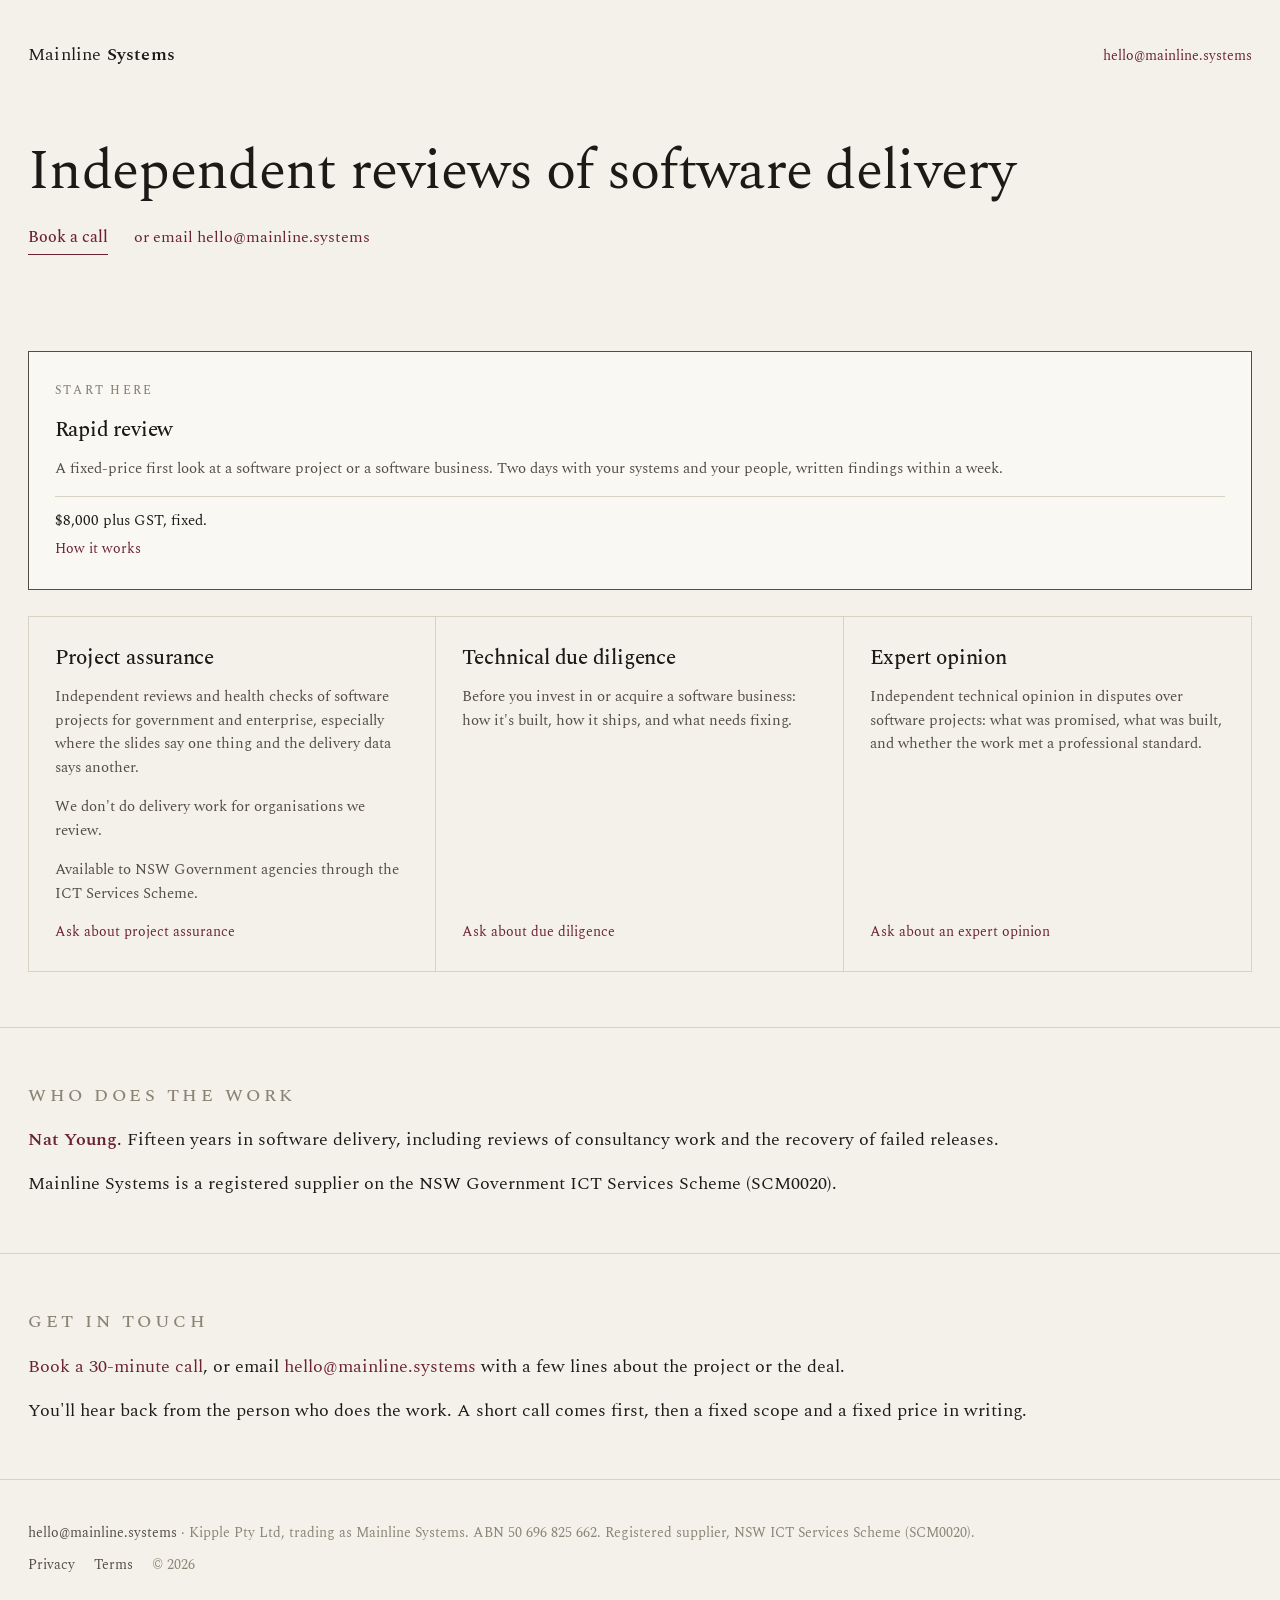
==== commit 91ca3f63: "Independent reviews of software delivery" ====
--- a/index.html
+++ b/index.html
@@ -4,10 +4,10 @@
     <meta charset="utf-8">
     <meta name="viewport" content="width=device-width, initial-scale=1">
     <title>Mainline Systems · Independent reviews of software delivery</title>
-    <meta name="description" content="Independent project assurance, technical due diligence and expert opinion for software projects.">
+    <meta name="description" content="Independent project assurance, technical due diligence and expert opinion for software projects, starting with a fixed-price rapid review.">
     <link rel="canonical" href="https://mainline.systems/">
     <meta property="og:title" content="Mainline Systems">
-    <meta property="og:description" content="Independent project assurance, technical due diligence and expert opinion for software projects.">
+    <meta property="og:description" content="Independent project assurance, technical due diligence and expert opinion for software projects, starting with a fixed-price rapid review.">
     <meta property="og:url" content="https://mainline.systems/">
     <meta property="og:type" content="website">
     <meta property="og:site_name" content="Mainline Systems">
@@ -16,7 +16,7 @@
     <meta property="og:image:height" content="630">
     <meta name="twitter:card" content="summary_large_image">
     <meta name="twitter:title" content="Mainline Systems">
-    <meta name="twitter:description" content="Independent project assurance, technical due diligence and expert opinion for software projects.">
+    <meta name="twitter:description" content="Independent project assurance, technical due diligence and expert opinion for software projects, starting with a fixed-price rapid review.">
     <meta name="twitter:image" content="https://mainline.systems/og-image.png">
     <link rel="icon" href="/icon.svg" type="image/svg+xml">
     <link rel="apple-touch-icon" href="/icon.png">
@@ -84,16 +84,28 @@
                 "areaServed": "Worldwide"
             },
             {
+                "@type": "Service",
+                "@id": "https://mainline.systems/rapid-review/#service",
+                "name": "Rapid review",
+                "serviceType": "Rapid review",
+                "url": "https://mainline.systems/rapid-review/",
+                "provider": {"@id": "https://mainline.systems/#organization"},
+                "description": "A fixed-price first look at a software project or a software business. Two days with your systems and your people, and written findings within a week.",
+                "areaServed": "Worldwide",
+                "offers": {
+                    "@type": "Offer",
+                    "price": "8000",
+                    "priceCurrency": "AUD",
+                    "url": "https://mainline.systems/rapid-review/"
+                }
+            },
+            {
                 "@type": "Person",
                 "@id": "https://mainline.systems/#nat-young",
                 "name": "Nat Young",
                 "sameAs": "https://www.linkedin.com/in/nat-young/",
                 "worksFor": {"@id": "https://mainline.systems/#organization"},
-                "description": "Independent reviewer of software delivery. 15+ years in software delivery, eight at Thoughtworks.",
-                "alumniOf": {
-                    "@type": "Organization",
-                    "name": "Thoughtworks"
-                },
+                "description": "Independent reviewer of software delivery. Fifteen years in software delivery, including reviews of consultancy work and the recovery of failed releases.",
                 "knowsAbout": [
                     "Software project assurance",
                     "Technical due diligence",
@@ -128,10 +140,24 @@
     <section class="hero">
         <div class="wrap">
             <h1>Independent reviews of software delivery</h1>
+            <p class="cta-row">
+                <a class="cta-primary" href="/book/" data-umami-event="book-click-hero">Book a call</a>
+                <a href="mailto:hello@mainline.systems" data-umami-event="contact-click-hero">or email hello@mainline.systems</a>
+            </p>
         </div>
     </section>
     <section class="offers-section">
         <div class="wrap-wide">
+            <div class="col flagship lead-offer" id="rapid-review">
+                <div class="kicker">Start here</div>
+                <h2>Rapid review</h2>
+                <p>
+                    A fixed-price first look at a software project or a software business.
+                    Two days with your systems and your people, written findings within a week.
+                </p>
+                <p class="price">$8,000 plus GST, fixed.</p>
+                <p class="sub"><a href="/rapid-review/" data-umami-event="rapid-click-home">How it works</a></p>
+            </div>
             <div class="cols">
                 <div class="col" id="project-assurance">
                     <h2>Project assurance</h2>
@@ -142,6 +168,8 @@
                     </p>
                     <p>We don't do delivery work for organisations we review.</p>
                     <p>Available to NSW Government agencies through the ICT Services Scheme.</p>
+                    <p class="sub"><a href="mailto:hello@mainline.systems?subject=Project%20assurance"
+                                      data-umami-event="contact-click-assurance">Ask about project assurance</a></p>
                 </div>
                 <div class="col" id="technical-due-diligence">
                     <h2>Technical due diligence</h2>
@@ -149,6 +177,8 @@
                         Before you invest in or acquire a software business: how it's built,
                         how it ships, and what needs fixing.
                     </p>
+                    <p class="sub"><a href="mailto:hello@mainline.systems?subject=Technical%20due%20diligence"
+                                      data-umami-event="contact-click-diligence">Ask about due diligence</a></p>
                 </div>
                 <div class="col" id="expert-opinion">
                     <h2>Expert opinion</h2>
@@ -157,6 +187,8 @@
                         what was promised, what was built, and whether the work met a
                         professional standard.
                     </p>
+                    <p class="sub"><a href="mailto:hello@mainline.systems?subject=Expert%20opinion"
+                                      data-umami-event="contact-click-opinion">Ask about an expert opinion</a></p>
                 </div>
             </div>
         </div>
@@ -171,6 +203,21 @@
                 including reviews of consultancy work and the recovery of failed releases.
             </p>
             <p>Mainline Systems is a registered supplier on the NSW Government ICT Services Scheme (SCM0020).</p>
+        </div>
+    </section>
+    <hr class="rule">
+    <section class="proof" id="contact">
+        <div class="wrap">
+            <p class="kicker">Get in touch</p>
+            <p>
+                <a href="/book/" data-umami-event="book-click-section">Book a 30-minute call</a>, or email
+                <a href="mailto:hello@mainline.systems" data-umami-event="contact-click-section">hello@mainline.systems</a>
+                with a few lines about the project or the deal.
+            </p>
+            <p>
+                You'll hear back from the person who does the work. A short call comes first,
+                then a fixed scope and a fixed price in writing.
+            </p>
         </div>
     </section>
 </main>
--- a/css/style.css
+++ b/css/style.css
@@ -105,7 +105,8 @@
 
 .cta-row {
   display: flex;
-  gap: 1.6rem;
+  flex-wrap: wrap;
+  gap: .6rem 1.6rem;
   align-items: baseline;
   font-size: 1.02rem;
   margin: 0;
@@ -161,6 +162,7 @@
 
 .col.flagship { background: var(--paper); border-color: var(--ink-soft); }
 .col.flagship + .col { border-left: 1px solid var(--rule); }
+.lead-offer { margin-bottom: 1.6rem; }
 
 .col h2 {
   font-weight: 500;
@@ -196,7 +198,7 @@
 
 .col .price b { font-weight: 600; }
 
-.col .sub { font-size: .85rem; color: var(--ink-faint); margin: 0; }
+.col .sub { font-size: .85rem; color: var(--ink-faint); margin: auto 0 0; }
 
 section[id], .col[id] { scroll-margin-top: 1.5rem; }
 
@@ -226,7 +228,7 @@
 ul.neg li:last-child { border-bottom: 0; }
 
 ul.neg li::before {
-  content: '\2014';
+  content: '\00B7';
   position: absolute;
   left: 0;
   color: var(--ink-faint);
@@ -243,6 +245,12 @@
 .proof p:last-child, .vendor-blind p:last-child,
 .who-pays p:last-child, .access p:last-child { margin-bottom: 0; }
 .proof .lead-name { font-weight: 600; }
+
+/* --- Booking --- */
+
+.booking { padding: 0 0 3.4rem; }
+.booking .calendly-inline-widget { height: 700px; }
+.booking p { font-size: .85rem; color: var(--ink-faint); margin: 1rem 0 0; }
 
 /* --- Footer --- */
 
@@ -316,7 +324,7 @@
 .subpage-content ul li:last-child { border-bottom: 0; }
 
 .subpage-content ul li::before {
-  content: '\2014';
+  content: '\00B7';
   position: absolute;
   left: 0;
   color: var(--ink-faint);
